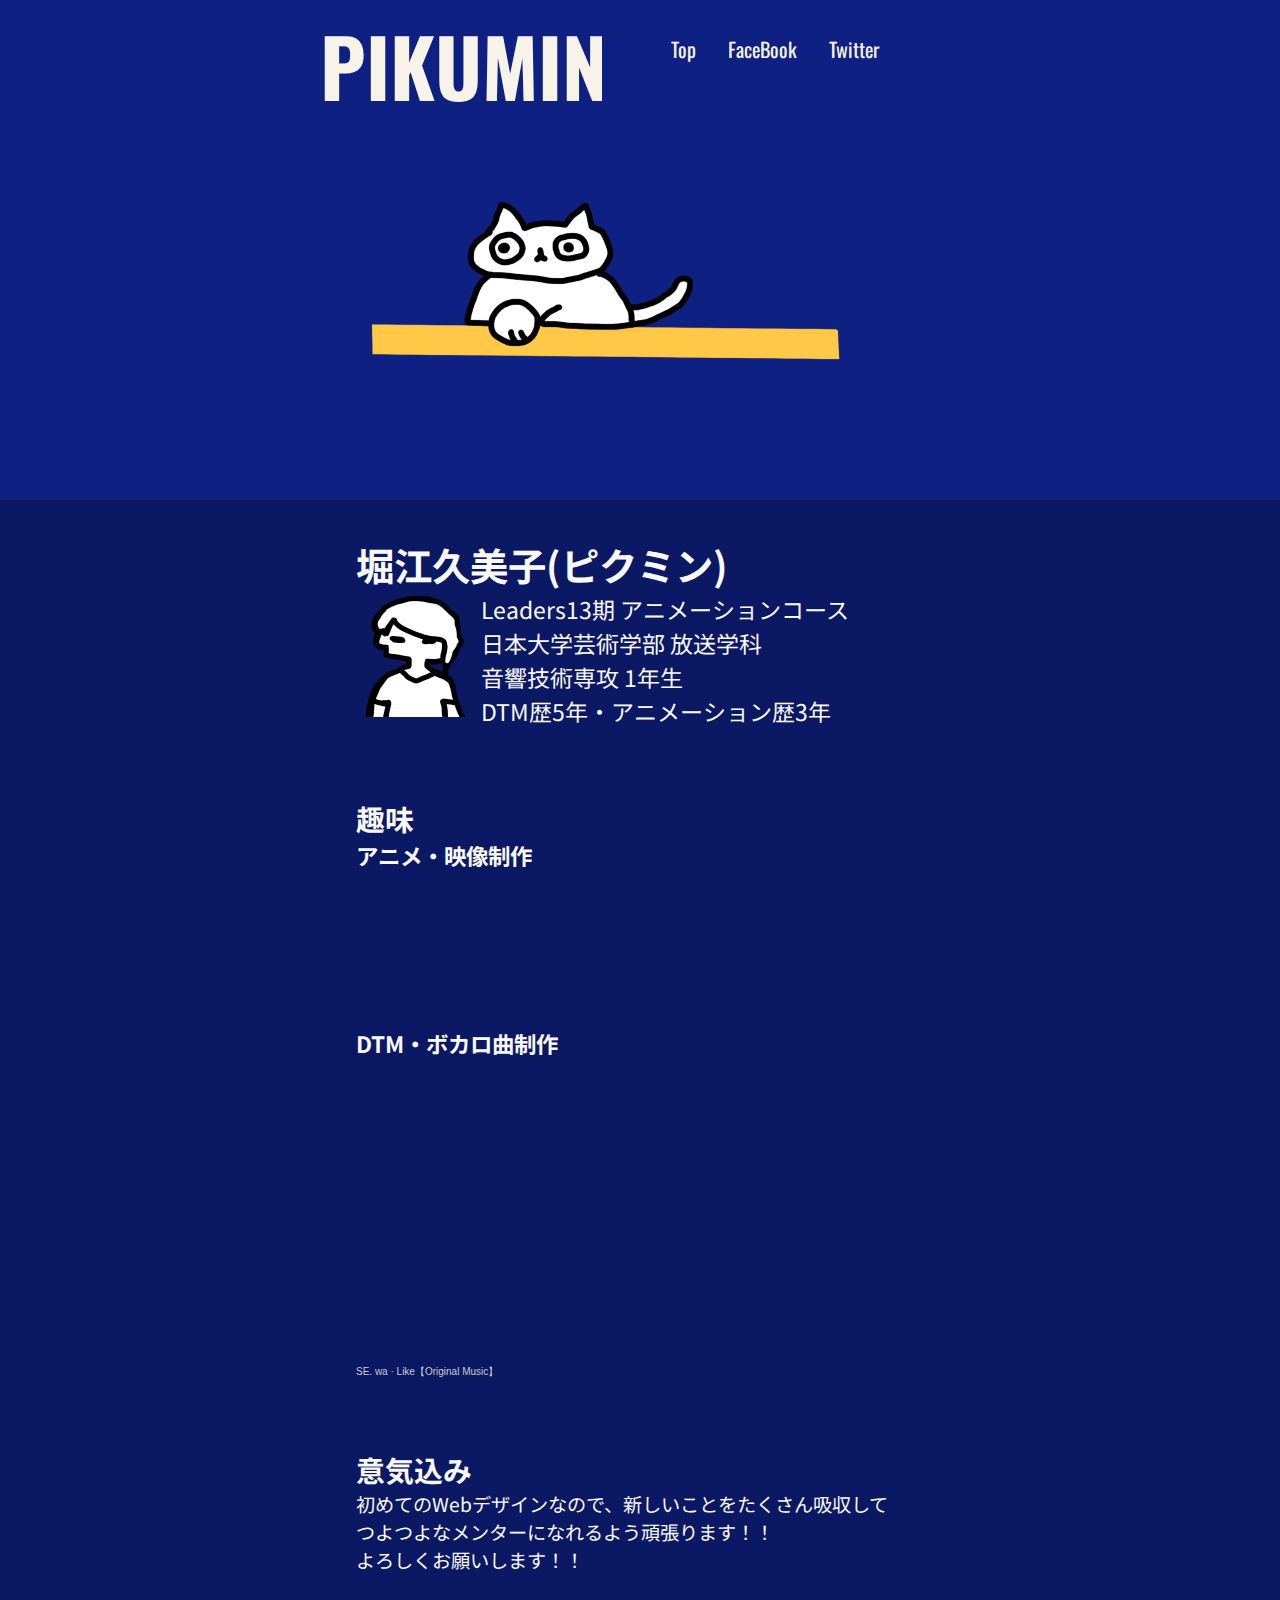
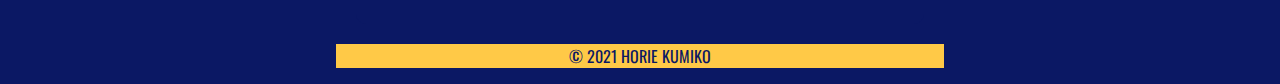
==== index.html @ e4b5f214 "変更した内容をメモ" ====
<!DOCTYPE html>
<html lang="ja">
<head>
    <meta charset="UTF-8">
    <link rel="stylesheet" href="style.css">
    <meta http-equiv="X-UA-Compatible" content="IE=edge">
    <meta name="viewport" content="width=device-width, initial-scale=1.0">

    <script type="text/javascript" src="jquery-3.6.0.min.js"></script>
    <title>PIKUMIN WEB SITE</title>
</head>
<body>

    <link rel="preconnect" href="https://fonts.googleapis.com">
<link rel="preconnect" href="https://fonts.gstatic.com" crossorigin>
<link href="https://fonts.googleapis.com/css2?family=Noto+Sans+JP&display=swap" rel="stylesheet">

<link rel="preconnect" href="https://fonts.googleapis.com">
<link rel="preconnect" href="https://fonts.gstatic.com" crossorigin>
<link href="https://fonts.googleapis.com/css2?family=Oswald:wght@700&display=swap" rel="stylesheet">

<div id="cursor">
    <img src="UFOapng.png" alt="" width="130">
</div>

<div id="loading">
    <div id="loading_word">
        <p>PIKUMIN</p>
    </div>
    </div>

    <div id="header">
        <div class="wrapper">
            <h1>PIKUMIN</h1>
            <nav>
                <ul>
                    <li><a href="./index.html">Top</a></li>
                    <li><a href="https://www.facebook.com/profile.php?id=100066157974603">FaceBook</a></li>
                    <li><a href="https://twitter.com/pikuminn_lit">Twitter</a></li>
                </ul>
            </nav>
        </div>
    </div>

    <div class="main-visual">
    </div>

    <div class="wrapper">
<div id="main">

        <div class="content" id="content1">
    <h1>堀江久美子(ピクミン)</h1>
    <img src="ezgif.com-gif-maker3.png" alt="" width="125">
    <p>Leaders13期 アニメーションコース
        <br>日本大学芸術学部 放送学科 
        <br>音響技術専攻 1年生
        <br>DTM歴5年・アニメーション歴3年
    </p>
</div>


<div class="content" id="content2">
    <h2>趣味</h2>
    <h3>アニメ・映像制作</h3>
    <iframe width="260" height="150" src="https://www.youtube.com/embed/uVYFFXt24gc" title="YouTube video player" frameborder="0" allow="accelerometer; autoplay; clipboard-write; encrypted-media; gyroscope; picture-in-picture" allowfullscreen></iframe>
    <iframe width="260" height="150" src="https://www.youtube.com/embed/d01dJSmQ8aQ" title="YouTube video player" frameborder="0" allow="accelerometer; autoplay; clipboard-write; encrypted-media; gyroscope; picture-in-picture" allowfullscreen></iframe>
    <h3>DTM・ボカロ曲制作</h3>
    <iframe width="92%" height="300" scrolling="no" frameborder="no" allow="autoplay" src="https://w.soundcloud.com/player/?url=https%3A//api.soundcloud.com/playlists/1258860829&color=%23ff5500&auto_play=false&hide_related=false&show_comments=true&show_user=true&show_reposts=false&show_teaser=true"></iframe><div style="font-size: 10px; color: #cccccc;line-break: anywhere;word-break: normal;overflow: hidden;white-space: nowrap;text-overflow: ellipsis; font-family: Interstate,Lucida Grande,Lucida Sans Unicode,Lucida Sans,Garuda,Verdana,Tahoma,sans-serif;font-weight: 100;"><a href="https://soundcloud.com/se-wamusic" title="SE. wa" target="_blank" style="color: #cccccc; text-decoration: none;">SE. wa</a> · <a href="https://soundcloud.com/se-wamusic/sets/original-music-1" title="Like【Original Music】" target="_blank" style="color: #cccccc; text-decoration: none;">Like【Original Music】</a></div>
</div>


<div class="content" id="content3">
    <h2>意気込み</h2>
    <p>初めてのWebデザインなので、新しいことをたくさん吸収して
        <br>つよつよなメンターになれるよう頑張ります！！
        <br>よろしくお願いします！！
    </p>
</div>



<!-- <p class="top">TOP</p> -->

<footer>
    &copy; 2021 HORIE KUMIKO
</footer>
</div>
    </div>
    <script type="text/javascript" src="anime.js"></script> 
</body>
</html>
---- style.css ----
*{
    margin: 0;
    padding: 0;
}


body{
    width: 100%;
    background: #0b1864;
    font-family: 'Noto Sans JP', sans-serif;

    position: relative;
    /* background:#ffffff; */
    cursor: none;  /*カーソル非表示*/
    height:100vh;

  }
  
  #cursor{
    position: fixed;
    /* background: #000000; */
    border-radius:10px;
    width: 20px;
    height: 20px;
    margin: -45px 0 0 -60px;

    
  
    z-index: 4;
    pointer-events: none;
    opacity: 0;
  }
  
  #loading{
      position: fixed;
      width: 100%;
      height: 100%;
      z-index: 100;
      background-color: rgb(184, 184, 184);
      text-align: center;
      color: #0b1864;
  }

  #loading_word p{
      color: #ffc947;
  }
  


#header{
    width: 100%;
    overflow: hidden;
    background: #0e2081;
    padding: 6px 0px;
    font-family: 'Oswald', sans-serif;

          position: fixed;
          top: 0;
          z-index: 2;
}

#header h1{
    float: left;
    color: #F7F3E9;
    margin-right: 48px;
    font-size: 80px;
}

}

nav{
    overflow: hidden;
    margin-top: auto;
}

nav li{
    list-style-type: none;
    float: left;
    margin-top: 14px;
}

nav a{
    font-size: 20px;
    display: block;
    text-decoration: none;
    color: #F7F3E9;
    margin: 14px 16px 0px;
    transition: 0.2s;
}

nav a:hover{
    border-bottom: 3px solid #ffc947 ;
}

.main-visual{
width: 100%;
height: 500px;
background: #0e2081 url(ezgif.com-gif-maker.png) 0  0 no-repeat;
background-size: 700px;
background-position-x: center;
background-position-y: center;
}

.main-visual:hover{
    width: 100%;
    height: 500px;
    background:#0e2081 url(ezgif.com-gif-maker2.png) 0  0 no-repeat;
    background-size: 700px;
    background-position-x: center;
    background-position-y: center;
}


#main{
    width: 608px;
    margin: 0 auto;
    overflow: hidden;
    background: #0b1864;
    padding: 16px;
    float: left;
}

.wrapper{
    width: 640px;
    margin: 0 auto;
}

.content{
    padding-bottom: 50px;
    color: #f9f9f9;
background-color: #0b1864;
margin: 20px;
/* border: 10px solid #ffc947; */
border-radius: 10px;
    font-size: larger;
    position: relative;
}

img{
    float: left;
}

#content1 p{
    font-size: 23px;
}
/* p.top{
    width: 70px;
    height: 70px;
    border-radius: 50%;
    background-color: #e63c35;
    color: #fff;
    text-align: center;
    line-height: 65px;
    font-size: 25px;
    position: absolute;
    right: 100px;
} */


footer{
    font-family: 'Oswald', sans-serif;
    color: #0b1864;
    text-align: center;
    background-color: #ffc947;
}
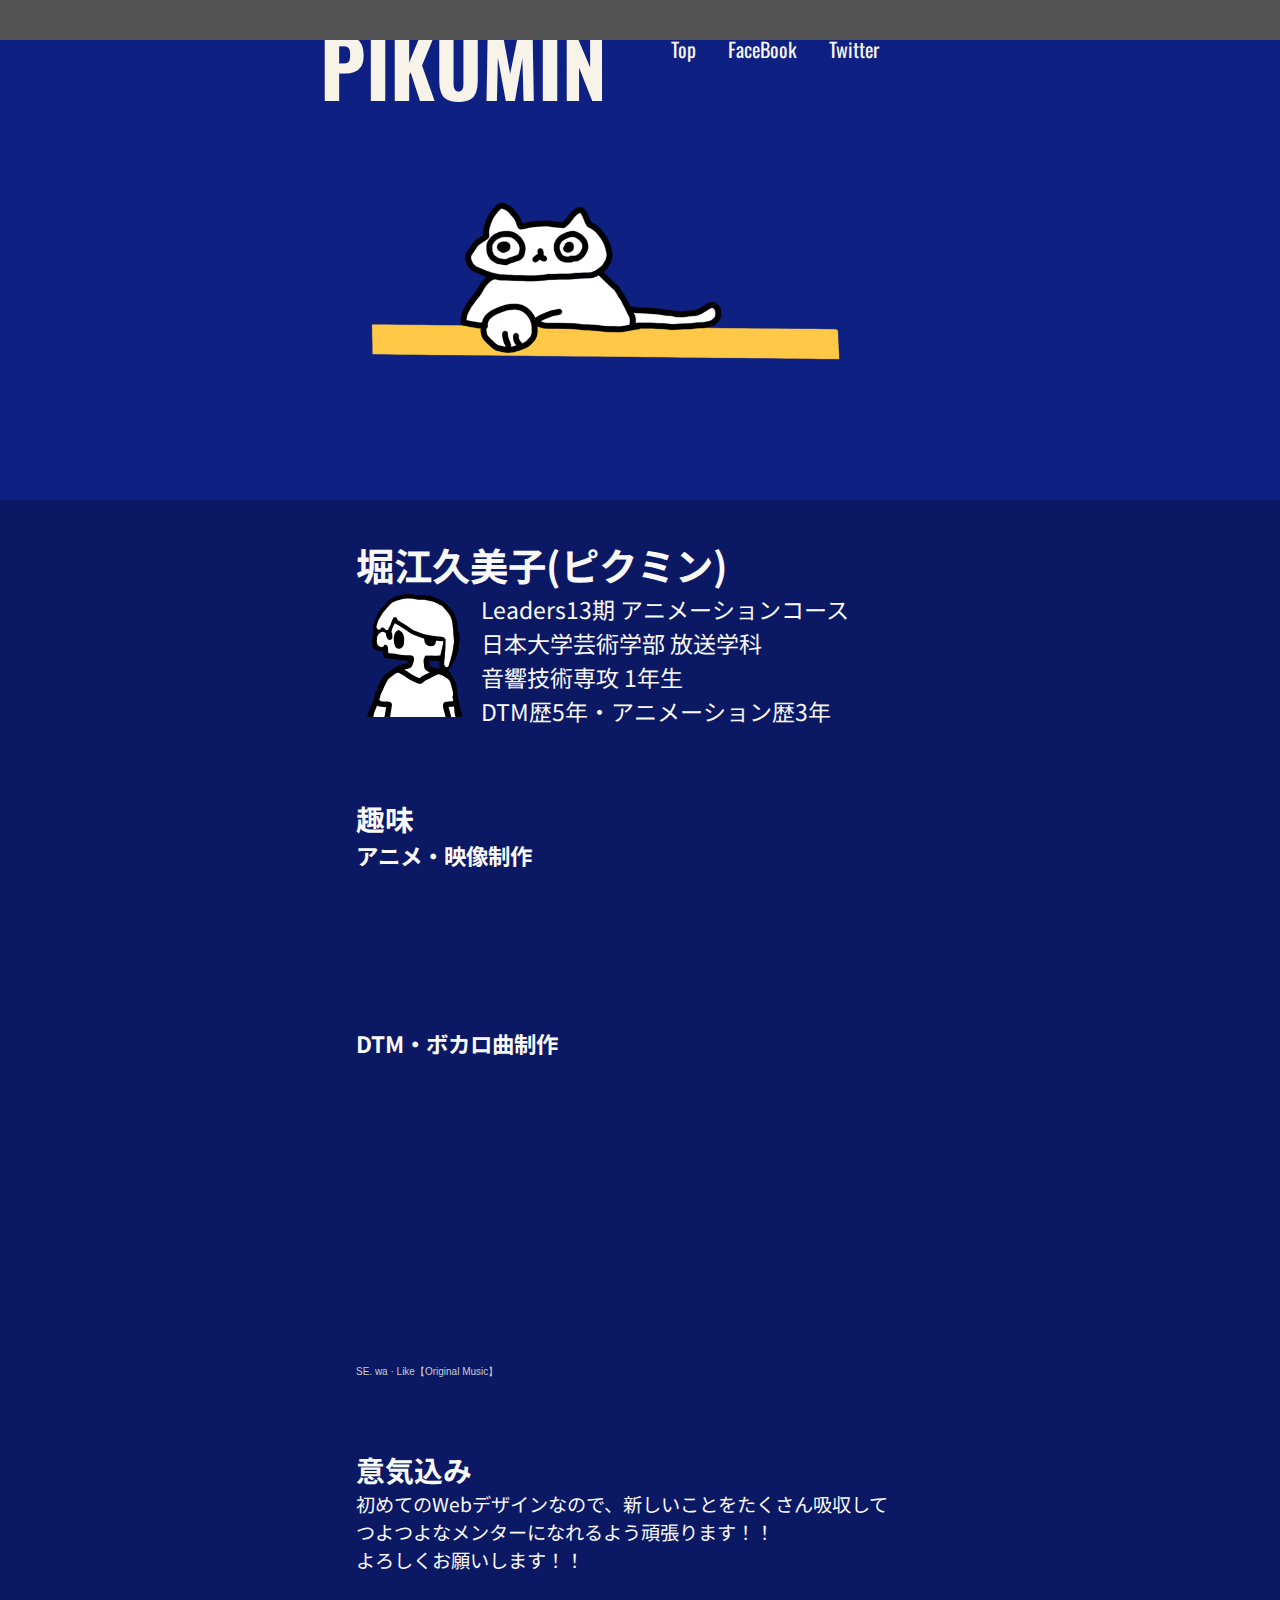
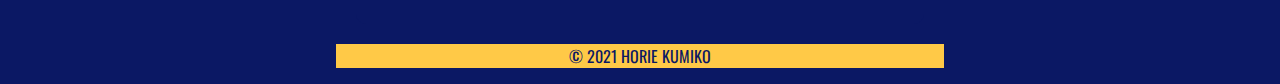
==== commit 784f0597: "変更した内容をメモ" ====
--- a/index.html
+++ b/index.html
@@ -28,6 +28,9 @@
         <p>PIKUMIN</p>
     </div>
     </div>
+    <div id="loading2"></div>
+    <div id="loading3"></div>
+    
 
     <div id="header">
         <div class="wrapper">
--- a/style.css
+++ b/style.css
@@ -36,15 +36,28 @@
       width: 100%;
       height: 100%;
       z-index: 100;
-      background-color: rgb(184, 184, 184);
-      text-align: center;
-      color: #0b1864;
+      background-color: #727272;
   }
 
   #loading_word p{
       color: #ffc947;
   }
   
+  #loading2{
+      position: fixed;
+      width: 100%;
+      height: 100%;
+      z-index: 90;
+      background-color: #f9f9f9;
+  }
+
+  #loading3{
+    position: fixed;
+    width: 100%;
+    height: 100%;
+    z-index: 80;
+    background-color: #525252;
+}
 
 
 #header{
@@ -97,6 +110,7 @@
 height: 500px;
 background: #0e2081 url(ezgif.com-gif-maker.png) 0  0 no-repeat;
 background-size: 700px;
+margin: 0 auto;
 background-position-x: center;
 background-position-y: center;
 }
@@ -106,6 +120,7 @@
     height: 500px;
     background:#0e2081 url(ezgif.com-gif-maker2.png) 0  0 no-repeat;
     background-size: 700px;
+    margin: 0 auto;
     background-position-x: center;
     background-position-y: center;
 }
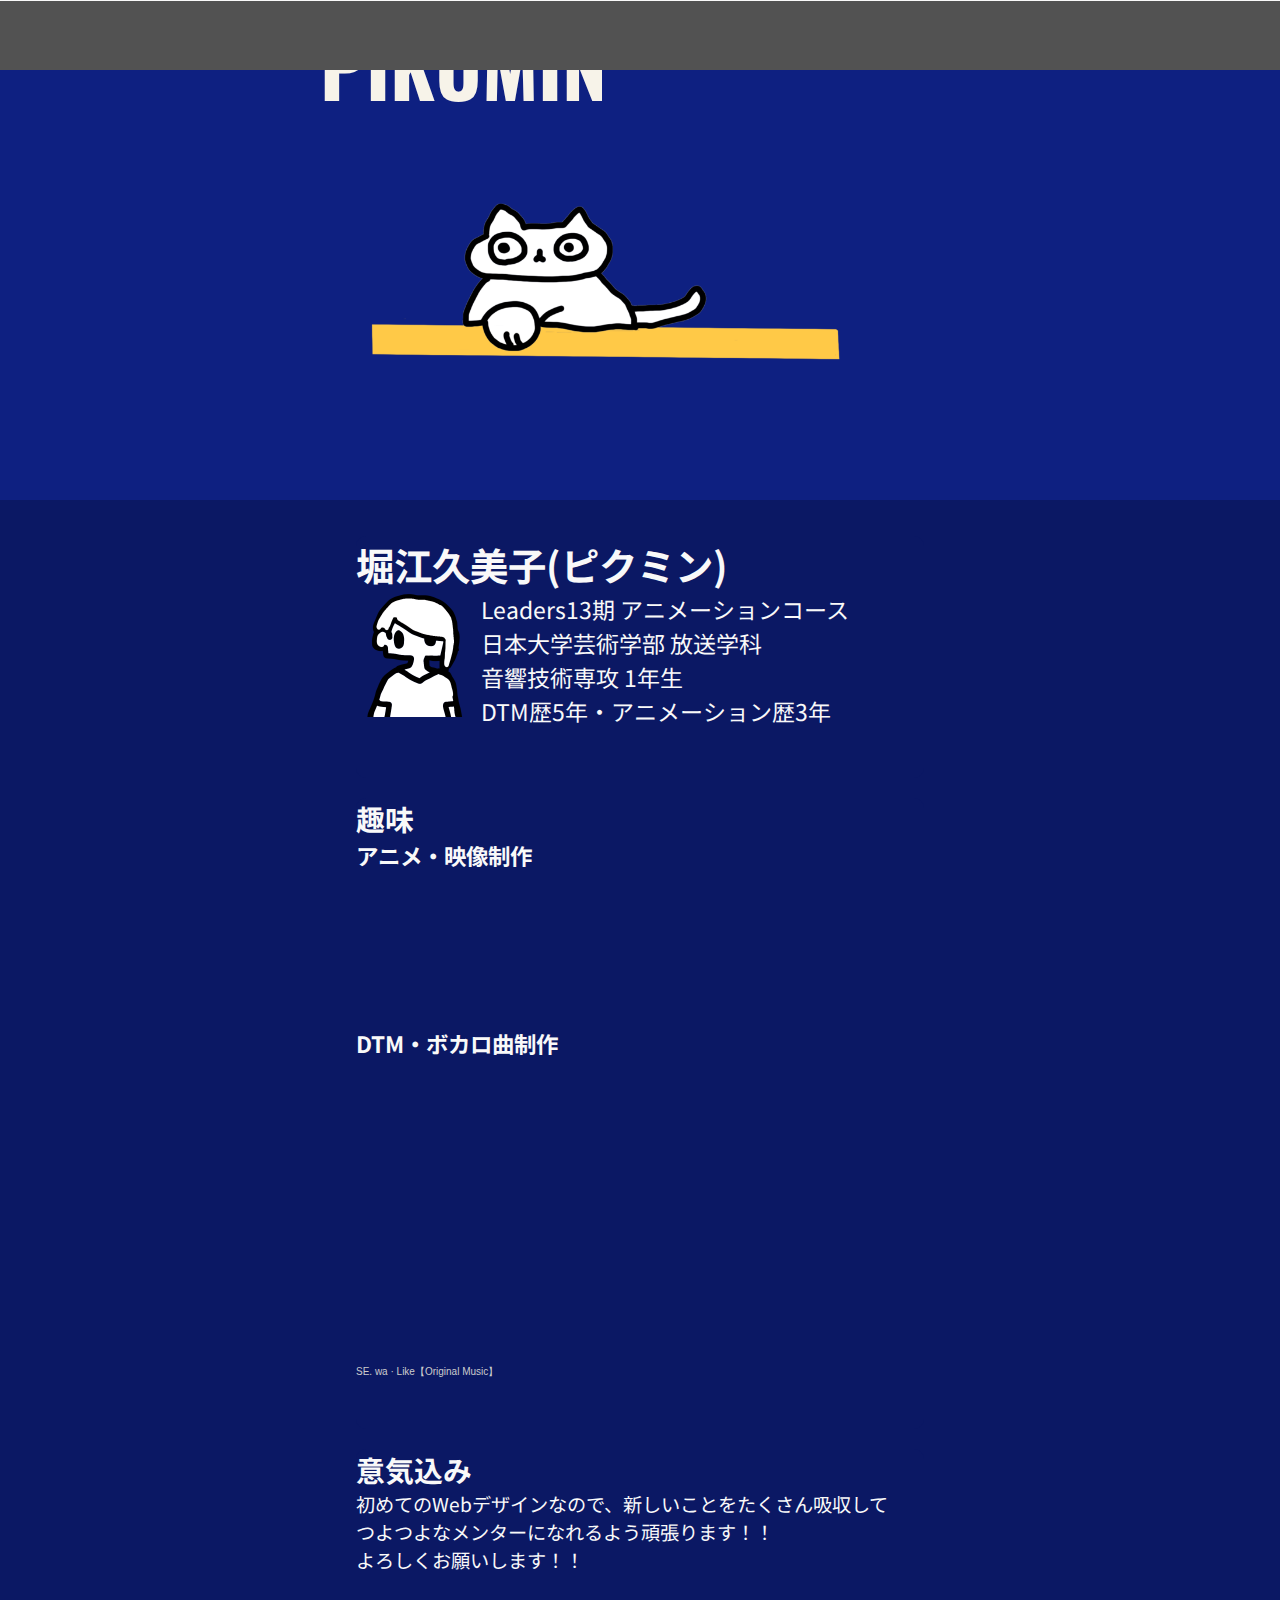
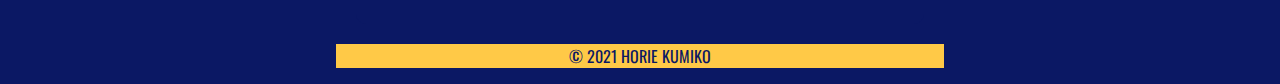
==== commit 899abc58: "変更した内容をメモ" ====
--- a/index.html
+++ b/index.html
@@ -5,6 +5,7 @@
     <link rel="stylesheet" href="style.css">
     <meta http-equiv="X-UA-Compatible" content="IE=edge">
     <meta name="viewport" content="width=device-width, initial-scale=1.0">
+    <meta name="viewport" content="width=device-width,initial-scale=1">
 
     <script type="text/javascript" src="jquery-3.6.0.min.js"></script>
     <title>PIKUMIN WEB SITE</title>
@@ -30,7 +31,7 @@
     </div>
     <div id="loading2"></div>
     <div id="loading3"></div>
-    
+
 
     <div id="header">
         <div class="wrapper">
--- a/style.css
+++ b/style.css
@@ -79,7 +79,7 @@
     font-size: 80px;
 }
 
-}
+
 
 nav{
     overflow: hidden;
@@ -177,4 +177,21 @@
     color: #0b1864;
     text-align: center;
     background-color: #ffc947;
+}
+
+@media screen and (max-width:480px) {
+
+    * {
+        float: none;
+        position: static;
+    }
+     
+    img {
+        max-width: 100%;
+        height: auto;
+    }
+
+.main-visual{
+
+}  
 }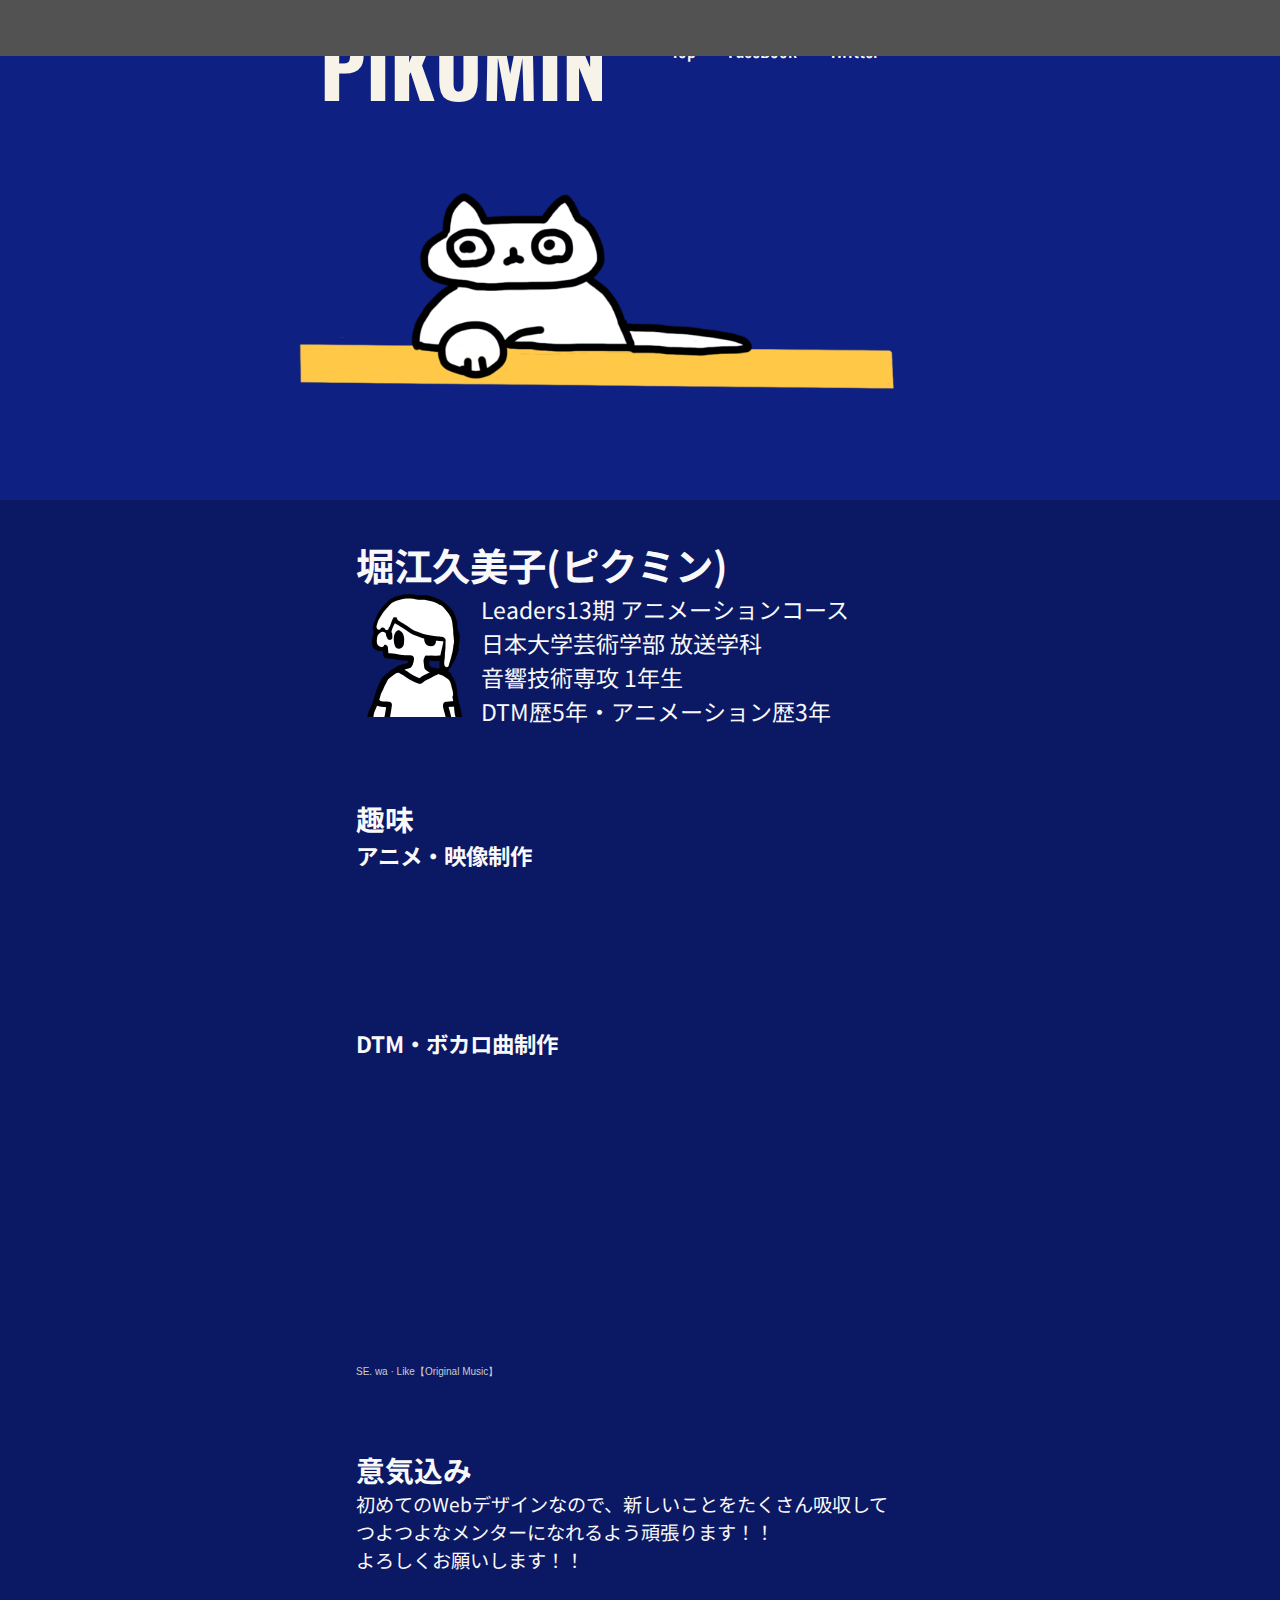
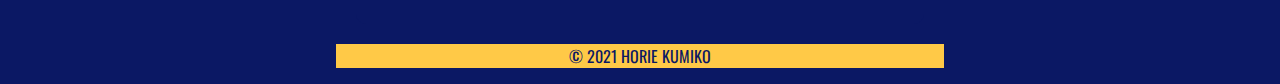
==== commit 7bfbb4f9: "変更した内容をメモ" ====
--- a/index.html
+++ b/index.html
@@ -2,13 +2,12 @@
 <html lang="ja">
 <head>
     <meta charset="UTF-8">
+    <meta name="viewport" content="width=device-width,initial-scale=1.0,minimum-scale=1.0">
+    <title>PIKUMIN WEB SITE</title>
     <link rel="stylesheet" href="style.css">
     <meta http-equiv="X-UA-Compatible" content="IE=edge">
-    <meta name="viewport" content="width=device-width, initial-scale=1.0">
-    <meta name="viewport" content="width=device-width,initial-scale=1">
 
     <script type="text/javascript" src="jquery-3.6.0.min.js"></script>
-    <title>PIKUMIN WEB SITE</title>
 </head>
 <body>
 
@@ -24,11 +23,7 @@
     <img src="UFOapng.png" alt="" width="130">
 </div>
 
-<div id="loading">
-    <div id="loading_word">
-        <p>PIKUMIN</p>
-    </div>
-    </div>
+<div id="loading"></div>
     <div id="loading2"></div>
     <div id="loading3"></div>
 
@@ -83,6 +78,7 @@
 
 
 
+
 <!-- <p class="top">TOP</p> -->
 
 <footer>
--- a/style.css
+++ b/style.css
@@ -41,6 +41,7 @@
 
   #loading_word p{
       color: #ffc947;
+      
   }
   
   #loading2{
@@ -109,7 +110,7 @@
 width: 100%;
 height: 500px;
 background: #0e2081 url(ezgif.com-gif-maker.png) 0  0 no-repeat;
-background-size: 700px;
+background-size: contain;
 margin: 0 auto;
 background-position-x: center;
 background-position-y: center;
@@ -119,7 +120,7 @@
     width: 100%;
     height: 500px;
     background:#0e2081 url(ezgif.com-gif-maker2.png) 0  0 no-repeat;
-    background-size: 700px;
+    background-size: contain;
     margin: 0 auto;
     background-position-x: center;
     background-position-y: center;
@@ -172,6 +173,7 @@
 } */
 
 
+
 footer{
     font-family: 'Oswald', sans-serif;
     color: #0b1864;
@@ -179,19 +181,42 @@
     background-color: #ffc947;
 }
 
+/* ここからスマホ用 */
 @media screen and (max-width:480px) {
 
-    * {
-        float: none;
-        position: static;
-    }
-     
-    img {
-        max-width: 100%;
-        height: auto;
-    }
-
-.main-visual{
-
-}  
+#header h1{
+ font-size: 60px;
+ width: 10%;
+ margin-top: 10px;
+ margin-left: 75px;
+}
+
+#header a{
+    width: 20%;
+}
+ul{
+    display: none;
+}
+
+   .main-visual,
+   .main-visual:hover{
+       width: 100vw;
+   }
+.content{
+ width: 80vw;
+ font-size: 15px;
+}
+
+#content1 p{
+   font-size: 18px;
+}
+#content1 img{
+    float : none;
+}
+
+
+footer{
+width: 90vw;
+}
+
 }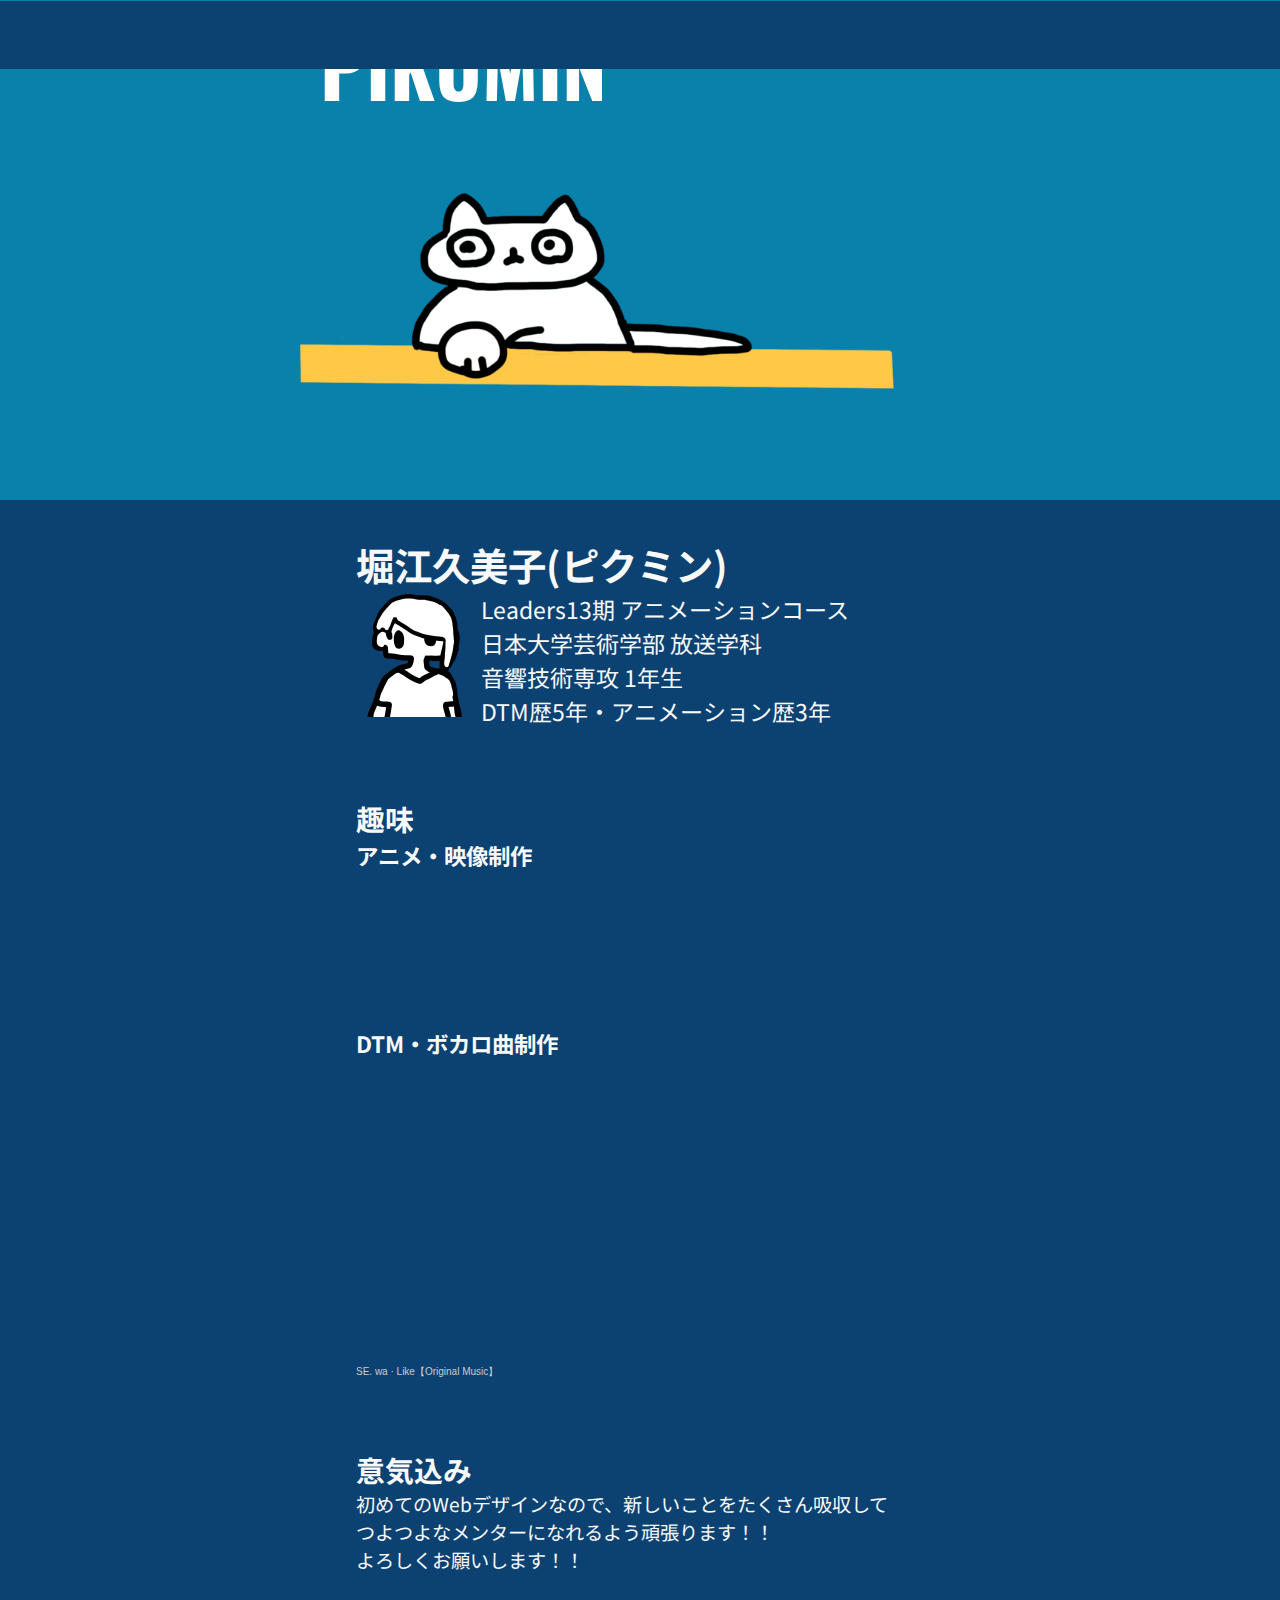
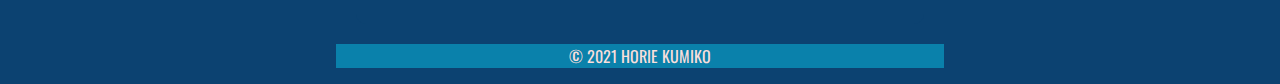
==== commit ea6166c2: "色変更" ====
--- a/index.html
+++ b/index.html
@@ -22,6 +22,7 @@
 <div id="cursor">
     <img src="UFOapng.png" alt="" width="130">
 </div>
+
 
 <div id="loading"></div>
     <div id="loading2"></div>
--- a/style.css
+++ b/style.css
@@ -6,7 +6,7 @@
 
 body{
     width: 100%;
-    background: #0b1864;
+    background: #0C4271;
     font-family: 'Noto Sans JP', sans-serif;
 
     position: relative;
@@ -30,18 +30,15 @@
     pointer-events: none;
     opacity: 0;
   }
+
+  
   
   #loading{
       position: fixed;
       width: 100%;
       height: 100%;
       z-index: 100;
-      background-color: #727272;
-  }
-
-  #loading_word p{
-      color: #ffc947;
-      
+      background-color: #0C4271;
   }
   
   #loading2{
@@ -49,7 +46,7 @@
       width: 100%;
       height: 100%;
       z-index: 90;
-      background-color: #f9f9f9;
+      background-color: #0A81AB;
   }
 
   #loading3{
@@ -57,14 +54,14 @@
     width: 100%;
     height: 100%;
     z-index: 80;
-    background-color: #525252;
+    background-color: #0C4271;
 }
 
 
 #header{
     width: 100%;
     overflow: hidden;
-    background: #0e2081;
+    background: #0A81AB;
     padding: 6px 0px;
     font-family: 'Oswald', sans-serif;
 
@@ -75,7 +72,7 @@
 
 #header h1{
     float: left;
-    color: #F7F3E9;
+    color: #ffffff;
     margin-right: 48px;
     font-size: 80px;
 }
@@ -97,7 +94,7 @@
     font-size: 20px;
     display: block;
     text-decoration: none;
-    color: #F7F3E9;
+    color: #F9DFDC;
     margin: 14px 16px 0px;
     transition: 0.2s;
 }
@@ -109,7 +106,7 @@
 .main-visual{
 width: 100%;
 height: 500px;
-background: #0e2081 url(ezgif.com-gif-maker.png) 0  0 no-repeat;
+background: #0A81AB url(ezgif.com-gif-maker.png) 0  0 no-repeat;
 background-size: contain;
 margin: 0 auto;
 background-position-x: center;
@@ -119,7 +116,7 @@
 .main-visual:hover{
     width: 100%;
     height: 500px;
-    background:#0e2081 url(ezgif.com-gif-maker2.png) 0  0 no-repeat;
+    background:#0A81AB url(ezgif.com-gif-maker2.png) 0  0 no-repeat;
     background-size: contain;
     margin: 0 auto;
     background-position-x: center;
@@ -131,7 +128,7 @@
     width: 608px;
     margin: 0 auto;
     overflow: hidden;
-    background: #0b1864;
+    background: #0C4271;
     padding: 16px;
     float: left;
 }
@@ -144,7 +141,7 @@
 .content{
     padding-bottom: 50px;
     color: #f9f9f9;
-background-color: #0b1864;
+background-color: #0C4271;
 margin: 20px;
 /* border: 10px solid #ffc947; */
 border-radius: 10px;
@@ -172,17 +169,23 @@
     right: 100px;
 } */
 
-
+#footer-link{
+    display: none;
+}
 
 footer{
     font-family: 'Oswald', sans-serif;
-    color: #0b1864;
+    color: #F9DFDC;
     text-align: center;
-    background-color: #ffc947;
+    background-color: #0A81AB;
 }
 
 /* ここからスマホ用 */
 @media screen and (max-width:480px) {
+
+    body{
+        overflow-x: hidden;
+    }
 
 #header h1{
  font-size: 60px;
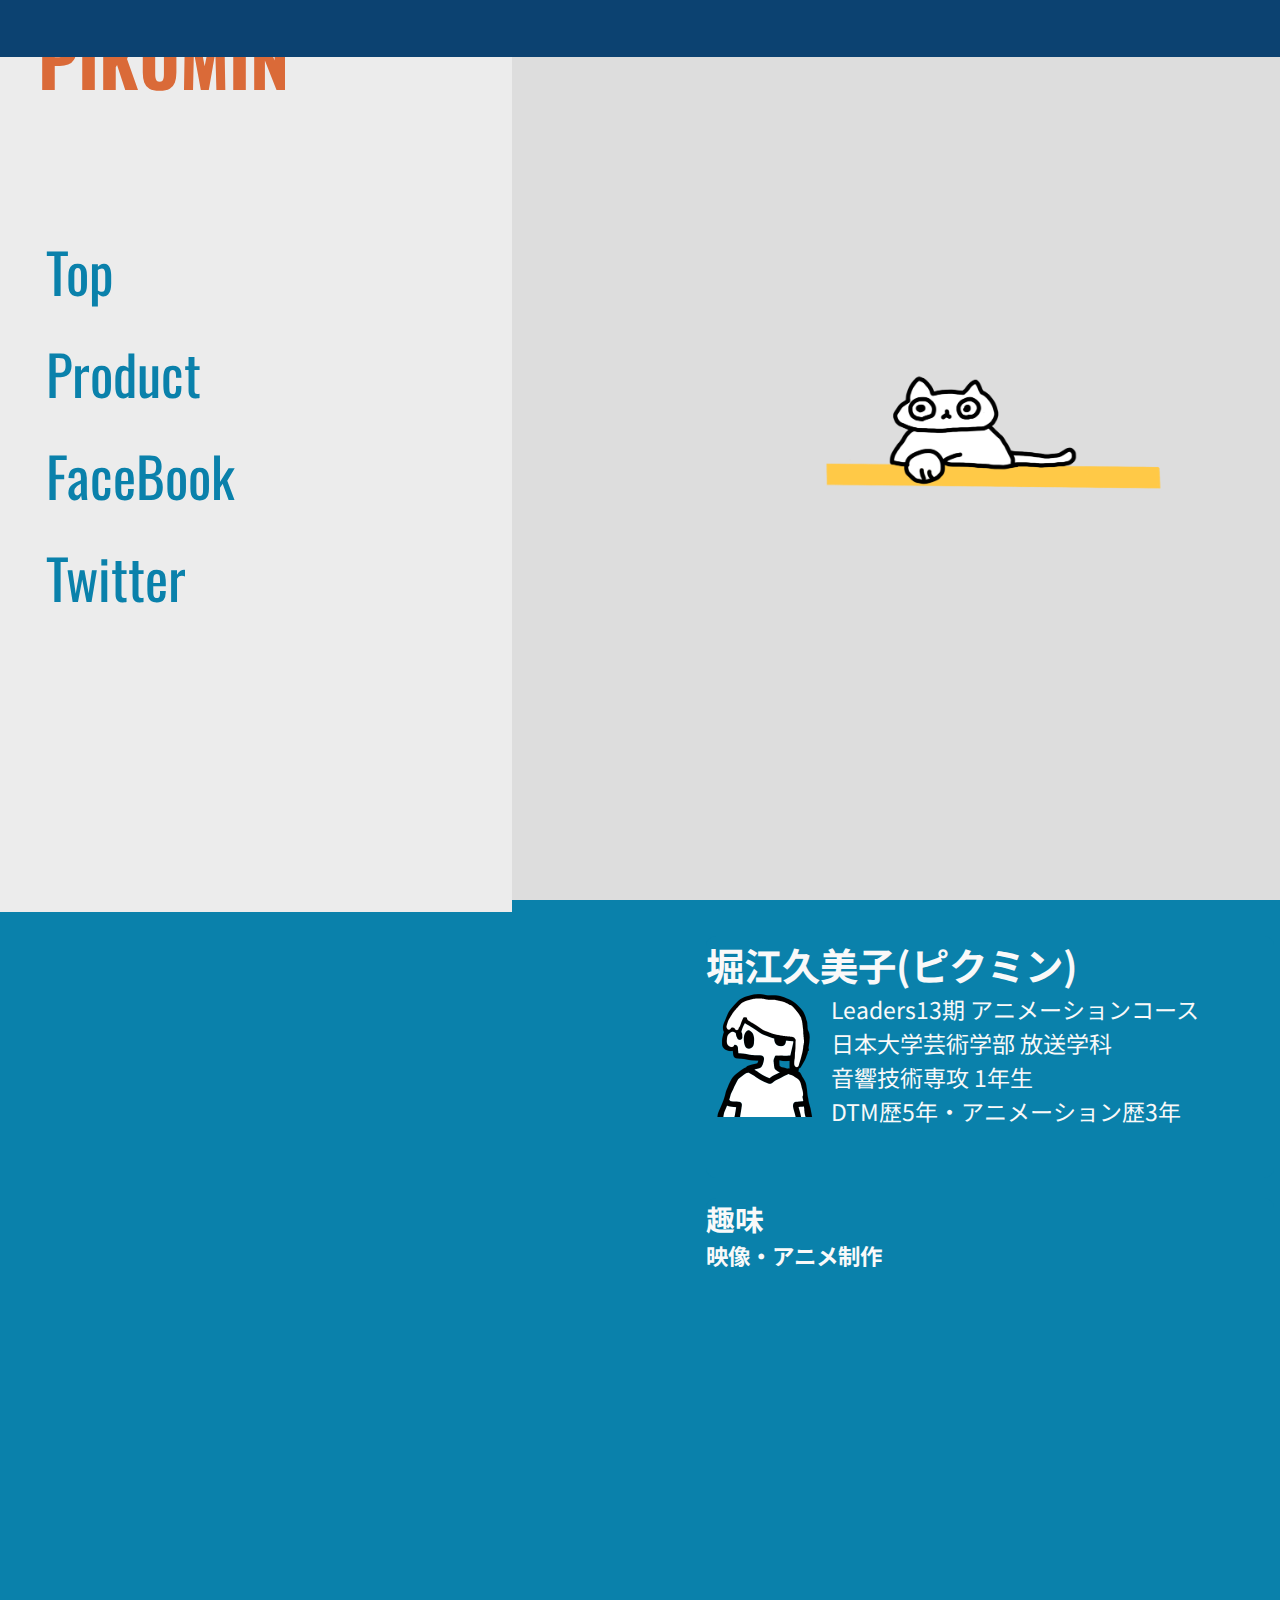
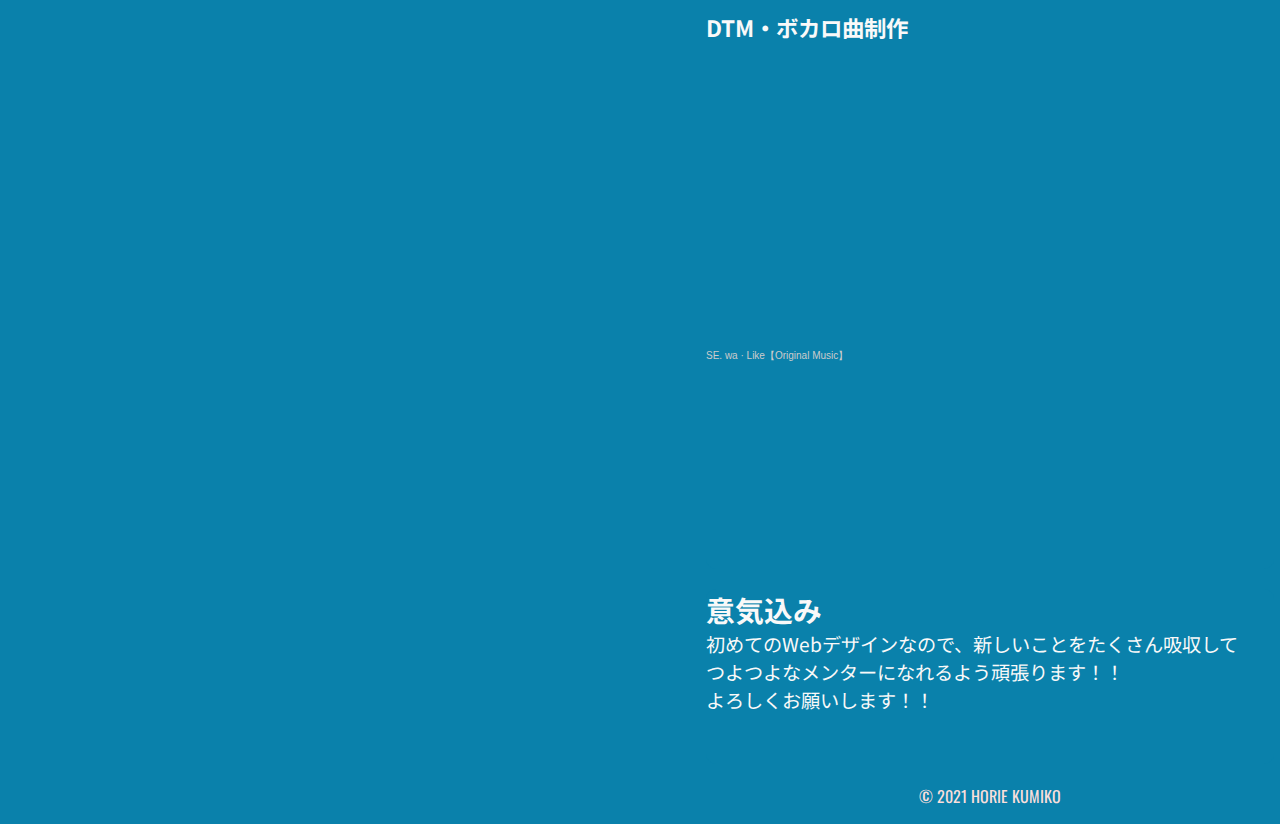
==== commit 8e89557b: "レイアウト大幅変更" ====
--- a/index.html
+++ b/index.html
@@ -3,22 +3,25 @@
 <head>
     <meta charset="UTF-8">
     <meta name="viewport" content="width=device-width,initial-scale=1.0,minimum-scale=1.0">
+
     <title>PIKUMIN WEB SITE</title>
+
     <link rel="stylesheet" href="style.css">
     <meta http-equiv="X-UA-Compatible" content="IE=edge">
+    <link rel="preconnect" href="https://fonts.googleapis.com">
+    <link rel="preconnect" href="https://fonts.gstatic.com" crossorigin>
+    <link href="https://fonts.googleapis.com/css2?family=Noto+Sans+JP&display=swap" rel="stylesheet">
+    <!-- fonts -->
+    <link rel="preconnect" href="https://fonts.googleapis.com">
+    <link rel="preconnect" href="https://fonts.gstatic.com" crossorigin>
+    <link href="https://fonts.googleapis.com/css2?family=Oswald:wght@700&display=swap" rel="stylesheet">
+    <!-- JQuery -->
+    <script type="text/javascript" src="jquery-3.6.0.min.js"></script>
 
-    <script type="text/javascript" src="jquery-3.6.0.min.js"></script>
+
+
 </head>
 <body>
-
-    <link rel="preconnect" href="https://fonts.googleapis.com">
-<link rel="preconnect" href="https://fonts.gstatic.com" crossorigin>
-<link href="https://fonts.googleapis.com/css2?family=Noto+Sans+JP&display=swap" rel="stylesheet">
-
-<link rel="preconnect" href="https://fonts.googleapis.com">
-<link rel="preconnect" href="https://fonts.gstatic.com" crossorigin>
-<link href="https://fonts.googleapis.com/css2?family=Oswald:wght@700&display=swap" rel="stylesheet">
-
 <div id="cursor">
     <img src="UFOapng.png" alt="" width="130">
 </div>
@@ -35,6 +38,7 @@
             <nav>
                 <ul>
                     <li><a href="./index.html">Top</a></li>
+                    <li><a href="./index2.html">Product</a></li>
                     <li><a href="https://www.facebook.com/profile.php?id=100066157974603">FaceBook</a></li>
                     <li><a href="https://twitter.com/pikuminn_lit">Twitter</a></li>
                 </ul>
@@ -43,10 +47,12 @@
     </div>
 
     <div class="main-visual">
+        <img src="ezgif.com-gif-maker.png" alt="" width="500" class="cat-b">
+        <img src="ezgif.com-gif-maker2.png" alt="" width="500" class="cat">
     </div>
 
     <div class="wrapper">
-<div id="main">
+<div class="main">
 
         <div class="content" id="content1">
     <h1>堀江久美子(ピクミン)</h1>
@@ -61,11 +67,16 @@
 
 <div class="content" id="content2">
     <h2>趣味</h2>
-    <h3>アニメ・映像制作</h3>
+    <h3>映像・アニメ制作</h3>
+    <iframe width="260" height="150" src="https://www.youtube.com/embed/vXGjvt0Z75s" title="YouTube video player" frameborder="0" allow="accelerometer; autoplay; clipboard-write; encrypted-media; gyroscope; picture-in-picture" allowfullscreen></iframe>
+    <iframe width="260" height="150" src="https://www.youtube.com/embed/d01dJSmQ8aQ" title="YouTube video player" frameborder="0" allow="accelerometer; autoplay; clipboard-write; encrypted-media; gyroscope; picture-in-picture" allowfullscreen></iframe>
     <iframe width="260" height="150" src="https://www.youtube.com/embed/uVYFFXt24gc" title="YouTube video player" frameborder="0" allow="accelerometer; autoplay; clipboard-write; encrypted-media; gyroscope; picture-in-picture" allowfullscreen></iframe>
-    <iframe width="260" height="150" src="https://www.youtube.com/embed/d01dJSmQ8aQ" title="YouTube video player" frameborder="0" allow="accelerometer; autoplay; clipboard-write; encrypted-media; gyroscope; picture-in-picture" allowfullscreen></iframe>
+    <iframe width="260" height="150" src="https://www.youtube.com/embed/ba7BZ0T53ic" title="YouTube video player" frameborder="0" allow="accelerometer; autoplay; clipboard-write; encrypted-media; gyroscope; picture-in-picture" allowfullscreen></iframe>
+   <br><br>
     <h3>DTM・ボカロ曲制作</h3>
     <iframe width="92%" height="300" scrolling="no" frameborder="no" allow="autoplay" src="https://w.soundcloud.com/player/?url=https%3A//api.soundcloud.com/playlists/1258860829&color=%23ff5500&auto_play=false&hide_related=false&show_comments=true&show_user=true&show_reposts=false&show_teaser=true"></iframe><div style="font-size: 10px; color: #cccccc;line-break: anywhere;word-break: normal;overflow: hidden;white-space: nowrap;text-overflow: ellipsis; font-family: Interstate,Lucida Grande,Lucida Sans Unicode,Lucida Sans,Garuda,Verdana,Tahoma,sans-serif;font-weight: 100;"><a href="https://soundcloud.com/se-wamusic" title="SE. wa" target="_blank" style="color: #cccccc; text-decoration: none;">SE. wa</a> · <a href="https://soundcloud.com/se-wamusic/sets/original-music-1" title="Like【Original Music】" target="_blank" style="color: #cccccc; text-decoration: none;">Like【Original Music】</a></div>
+    <iframe width="260" height="150" src="https://www.youtube.com/embed/2UyQsj2uxJ0" title="YouTube video player" frameborder="0" allow="accelerometer; autoplay; clipboard-write; encrypted-media; gyroscope; picture-in-picture" allowfullscreen></iframe>
+    <iframe width="260" height="150" src="https://www.youtube.com/embed/s79esWbl5mw" title="YouTube video player" frameborder="0" allow="accelerometer; autoplay; clipboard-write; encrypted-media; gyroscope; picture-in-picture" allowfullscreen></iframe>
 </div>
 
 
@@ -89,4 +100,5 @@
     </div>
     <script type="text/javascript" src="anime.js"></script> 
 </body>
+
 </html>--- a/style.css
+++ b/style.css
@@ -5,8 +5,8 @@
 
 
 body{
-    width: 100%;
-    background: #0C4271;
+    width: 100vw;
+    background: #0A81AB;
     font-family: 'Noto Sans JP', sans-serif;
 
     position: relative;
@@ -59,78 +59,93 @@
 
 
 #header{
-    width: 100%;
+    width: 40%;
+    height: 100%;
     overflow: hidden;
-    background: #0A81AB;
+    background: #ececec;
     padding: 6px 0px;
     font-family: 'Oswald', sans-serif;
 
           position: fixed;
           top: 0;
-          z-index: 2;
+          z-index: 2; 
 }
 
 #header h1{
-    float: left;
-    color: #ffffff;
-    margin-right: 48px;
-    font-size: 80px;
+    color: #da6a38;
+    margin-left: 6%;
+    font-size: 70px;
 }
 
 
 
 nav{
     overflow: hidden;
-    margin-top: auto;
+    margin-top: 100px;
 }
 
 nav li{
     list-style-type: none;
-    float: left;
-    margin-top: 14px;
+    margin-top: 20px;
+    margin-left: 6%;
 }
 
 nav a{
-    font-size: 20px;
+    font-size: 55px;
     display: block;
     text-decoration: none;
-    color: #F9DFDC;
-    margin: 14px 16px 0px;
+    color: #0A81AB;
+    margin: 14px 8px 0px;
     transition: 0.2s;
 }
 
 nav a:hover{
-    border-bottom: 3px solid #ffc947 ;
+    /* border-bottom: 10px solid #ffc947 ; */
+    color: #2E499D;
+    transform:scale(1.1,1.1);
 }
 
 .main-visual{
 width: 100%;
-height: 500px;
-background: #0A81AB url(ezgif.com-gif-maker.png) 0  0 no-repeat;
+height: 100%;
+background-color: #dddddd;
+/* background: #dddddd url(ezgif.com-gif-maker.png) 0  0 no-repeat; */
 background-size: contain;
 margin: 0 auto;
 background-position-x: center;
 background-position-y: center;
 }
 
-.main-visual:hover{
-    width: 100%;
-    height: 500px;
-    background:#0A81AB url(ezgif.com-gif-maker2.png) 0  0 no-repeat;
-    background-size: contain;
-    margin: 0 auto;
-    background-position-x: center;
-    background-position-y: center;
-}
-
-
-#main{
+.main-visual img{
+    position: absolute;
+    top: 30%;
+    left: 60%;
+}
+
+.main-visual .cat-b{
+    opacity: 1;
+}
+
+.main-visual:hover .cat-b{
+    opacity: 0;
+}
+
+.main-visual .cat{
+    opacity: 0;
+}
+
+.main-visual:hover .cat{
+  opacity: 1;
+}
+
+.main{
     width: 608px;
-    margin: 0 auto;
     overflow: hidden;
-    background: #0C4271;
+    background: #0A81AB;
     padding: 16px;
-    float: left;
+    position: relative;
+    top: auto;
+    left:350px ;
 }
 
 .wrapper{
@@ -141,33 +156,43 @@
 .content{
     padding-bottom: 50px;
     color: #f9f9f9;
-background-color: #0C4271;
+background-color: #0A81AB;
 margin: 20px;
 /* border: 10px solid #ffc947; */
 border-radius: 10px;
     font-size: larger;
-    position: relative;
 }
 
 img{
     float: left;
 }
 
+/* #header,
+.content,
+.main-visual,
+.main-visual:hover{
+    animation-name: fadeInAnime;
+    animation-duration: 5s;
+    animation-fill-mode:forwards;
+    opacity: 0;
+}
+@keyframes fadeInAnime{
+    from{
+        opacity:0;
+    }
+    to{
+        opacity:1;
+    }
+    
+} */
+/*keyframesは「fromからto」で最初と最後だけ指定。0%から100%など細かい数字もできるみたい*/
+
 #content1 p{
     font-size: 23px;
 }
-/* p.top{
-    width: 70px;
-    height: 70px;
-    border-radius: 50%;
-    background-color: #e63c35;
-    color: #fff;
-    text-align: center;
-    line-height: 65px;
-    font-size: 25px;
-    position: absolute;
-    right: 100px;
-} */
+
+
+
 
 #footer-link{
     display: none;
@@ -180,34 +205,60 @@
     background-color: #0A81AB;
 }
 
+
+
+
+
 /* ここからスマホ用 */
 @media screen and (max-width:480px) {
 
     body{
         overflow-x: hidden;
-    }
-
-#header h1{
+        z-index: -5;
+    }
+
+
+    #header{
+        width: 100%;
+        height: 15%;
+    }
+
+    #header h1{
  font-size: 60px;
  width: 10%;
  margin-top: 10px;
  margin-left: 75px;
 }
 
-#header a{
-    width: 20%;
+nav{
+    display: none;
 }
 ul{
     display: none;
 }
 
+.main{
+    position: relative;
+    top: auto;
+    left:0px ;
+    
+}
+
    .main-visual,
    .main-visual:hover{
-       width: 100vw;
+       width: 110vw;
    }
+
+   .cat,
+   .cat-b{
+       margin-left: -65%;
+   }
+
 .content{
+ /* width: 80vw; */
+ font-size: 15px;
  width: 80vw;
- font-size: 15px;
+ margin-left: 5%;
 }
 
 #content1 p{
@@ -220,6 +271,7 @@
 
 footer{
 width: 90vw;
+margin-left:0%;
 }
 
 }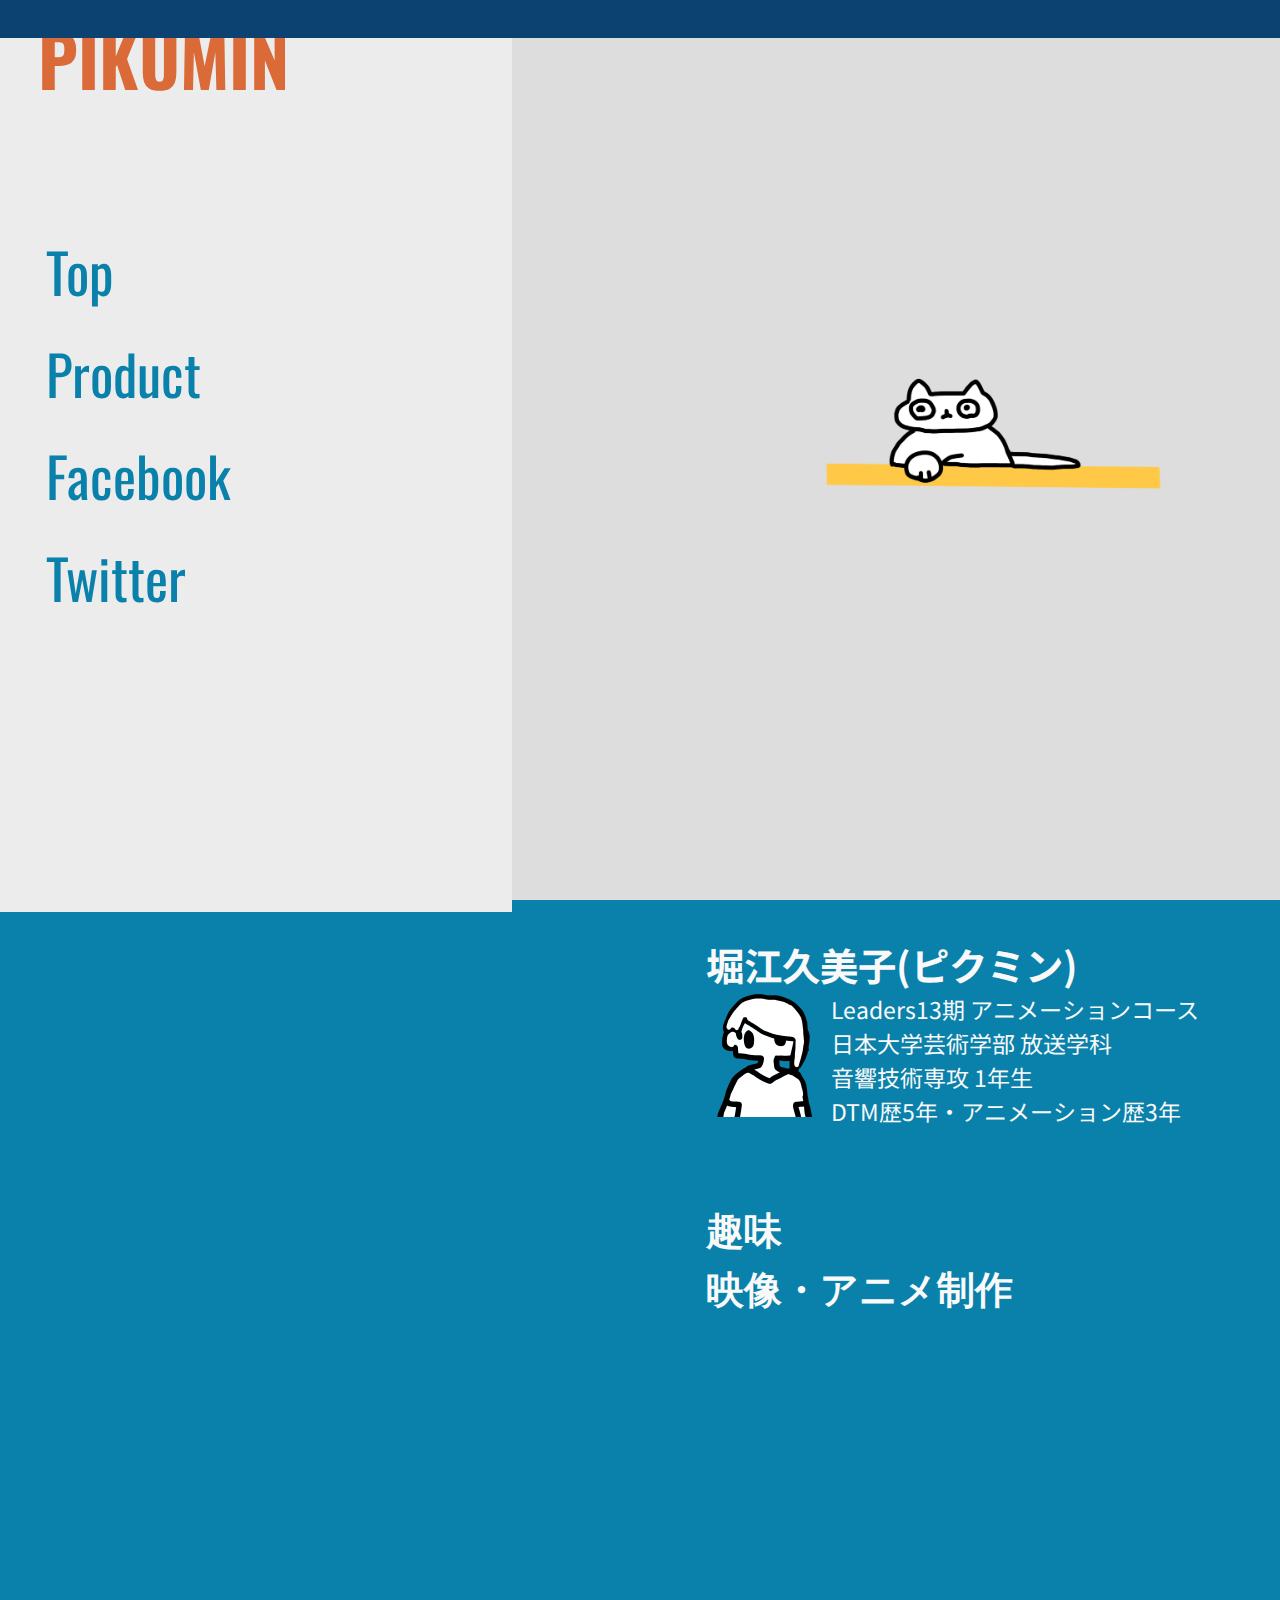
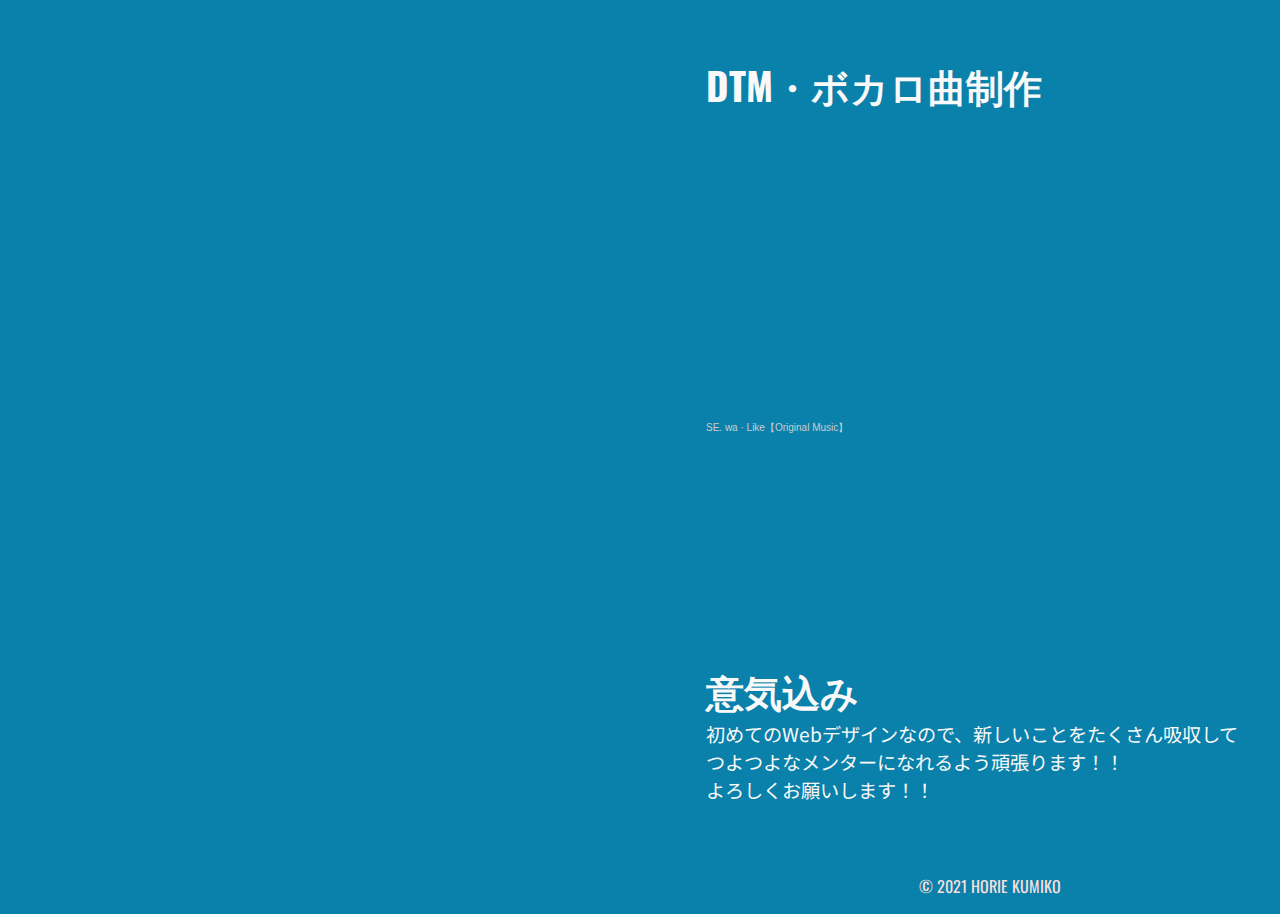
==== commit 0f3b3973: "favicon" ====
--- a/index.html
+++ b/index.html
@@ -5,6 +5,7 @@
     <meta name="viewport" content="width=device-width,initial-scale=1.0,minimum-scale=1.0">
 
     <title>PIKUMIN WEB SITE</title>
+    <meta name="description" content="ピクミンの自己紹介用のWebサイトです。">
 
     <link rel="stylesheet" href="style.css">
     <meta http-equiv="X-UA-Compatible" content="IE=edge">
@@ -17,8 +18,8 @@
     <link href="https://fonts.googleapis.com/css2?family=Oswald:wght@700&display=swap" rel="stylesheet">
     <!-- JQuery -->
     <script type="text/javascript" src="jquery-3.6.0.min.js"></script>
-
-
+<!-- favicon -->
+<link rel="shortcut icon" href="express\public\favicon.ico">
 
 </head>
 <body>
@@ -39,7 +40,7 @@
                 <ul>
                     <li><a href="./index.html">Top</a></li>
                     <li><a href="./index2.html">Product</a></li>
-                    <li><a href="https://www.facebook.com/profile.php?id=100066157974603">FaceBook</a></li>
+                    <li><a href="https://www.facebook.com/profile.php?id=100066157974603">Facebook</a></li>
                     <li><a href="https://twitter.com/pikuminn_lit">Twitter</a></li>
                 </ul>
             </nav>
--- a/style.css
+++ b/style.css
@@ -205,6 +205,21 @@
     background-color: #0A81AB;
 }
 
+.product{
+    padding:30px;
+}
+
+.product img{
+    float: none;
+}
+.float-left{
+    float: left;
+}
+
+.product h1,h2,h3{
+    font-family:'Oswald',sans-serif;
+    font-size: 200%;
+}
 
 
 
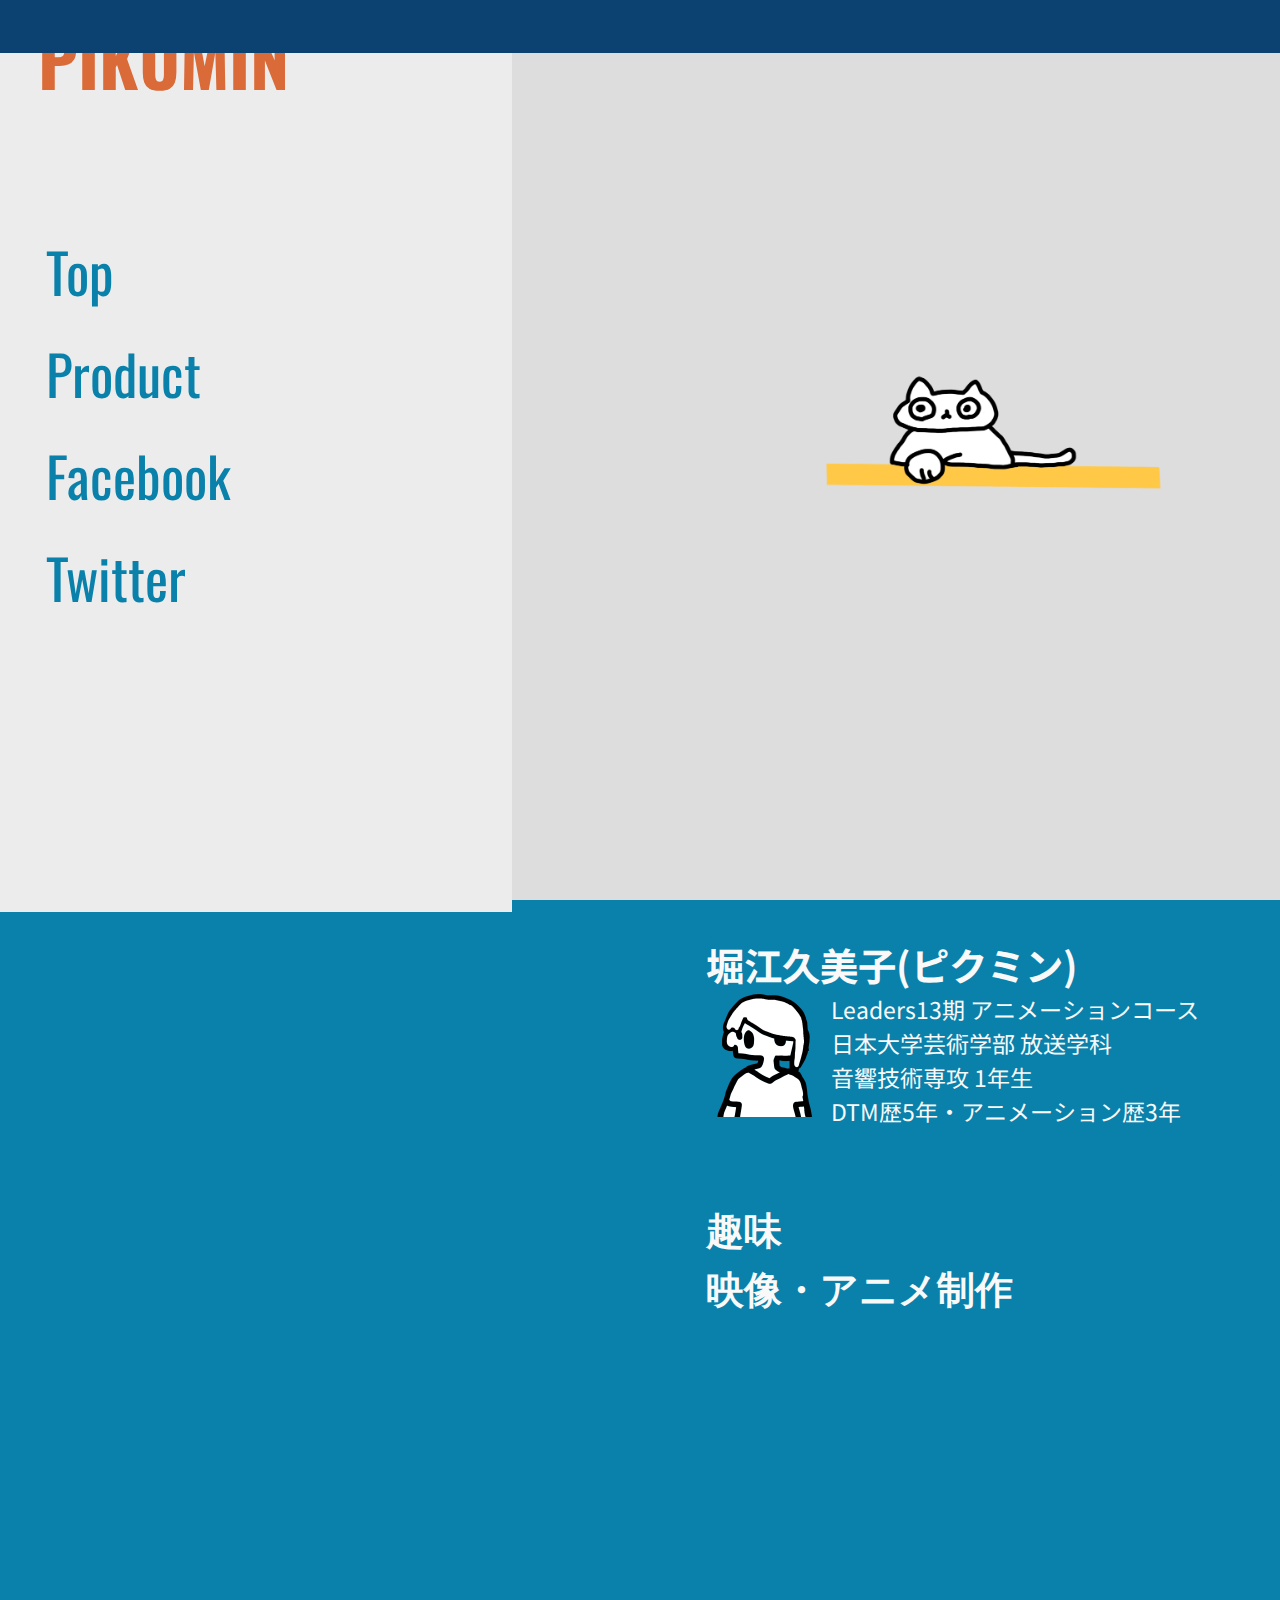
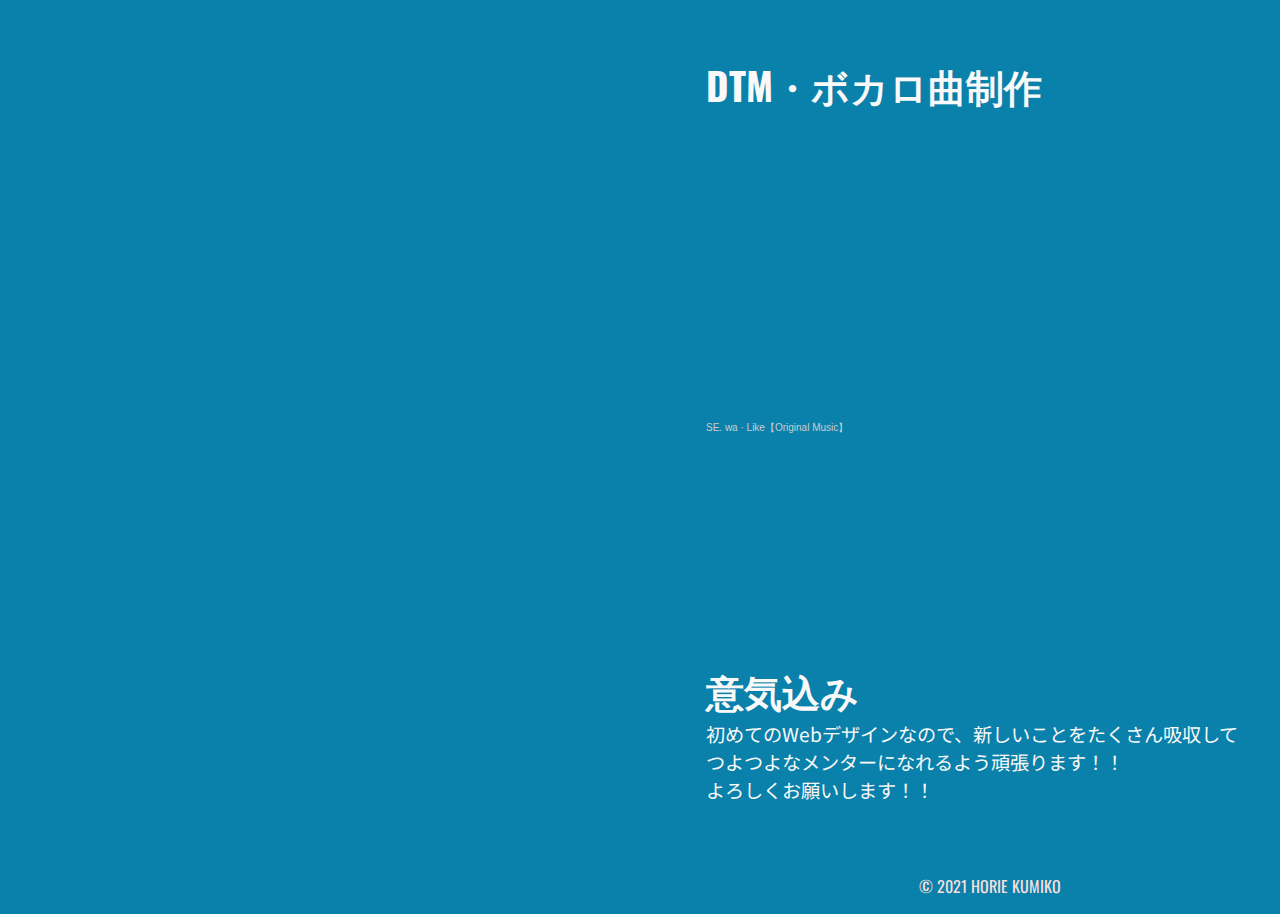
==== commit 6e0ed4bd: "OGP画像" ====
--- a/index.html
+++ b/index.html
@@ -6,6 +6,9 @@
 
     <title>PIKUMIN WEB SITE</title>
     <meta name="description" content="ピクミンの自己紹介用のWebサイトです。">
+
+    <!-- ogp画像 -->
+    <meta property="og:image" content="express\public\logo.png">
 
     <link rel="stylesheet" href="style.css">
     <meta http-equiv="X-UA-Compatible" content="IE=edge">
